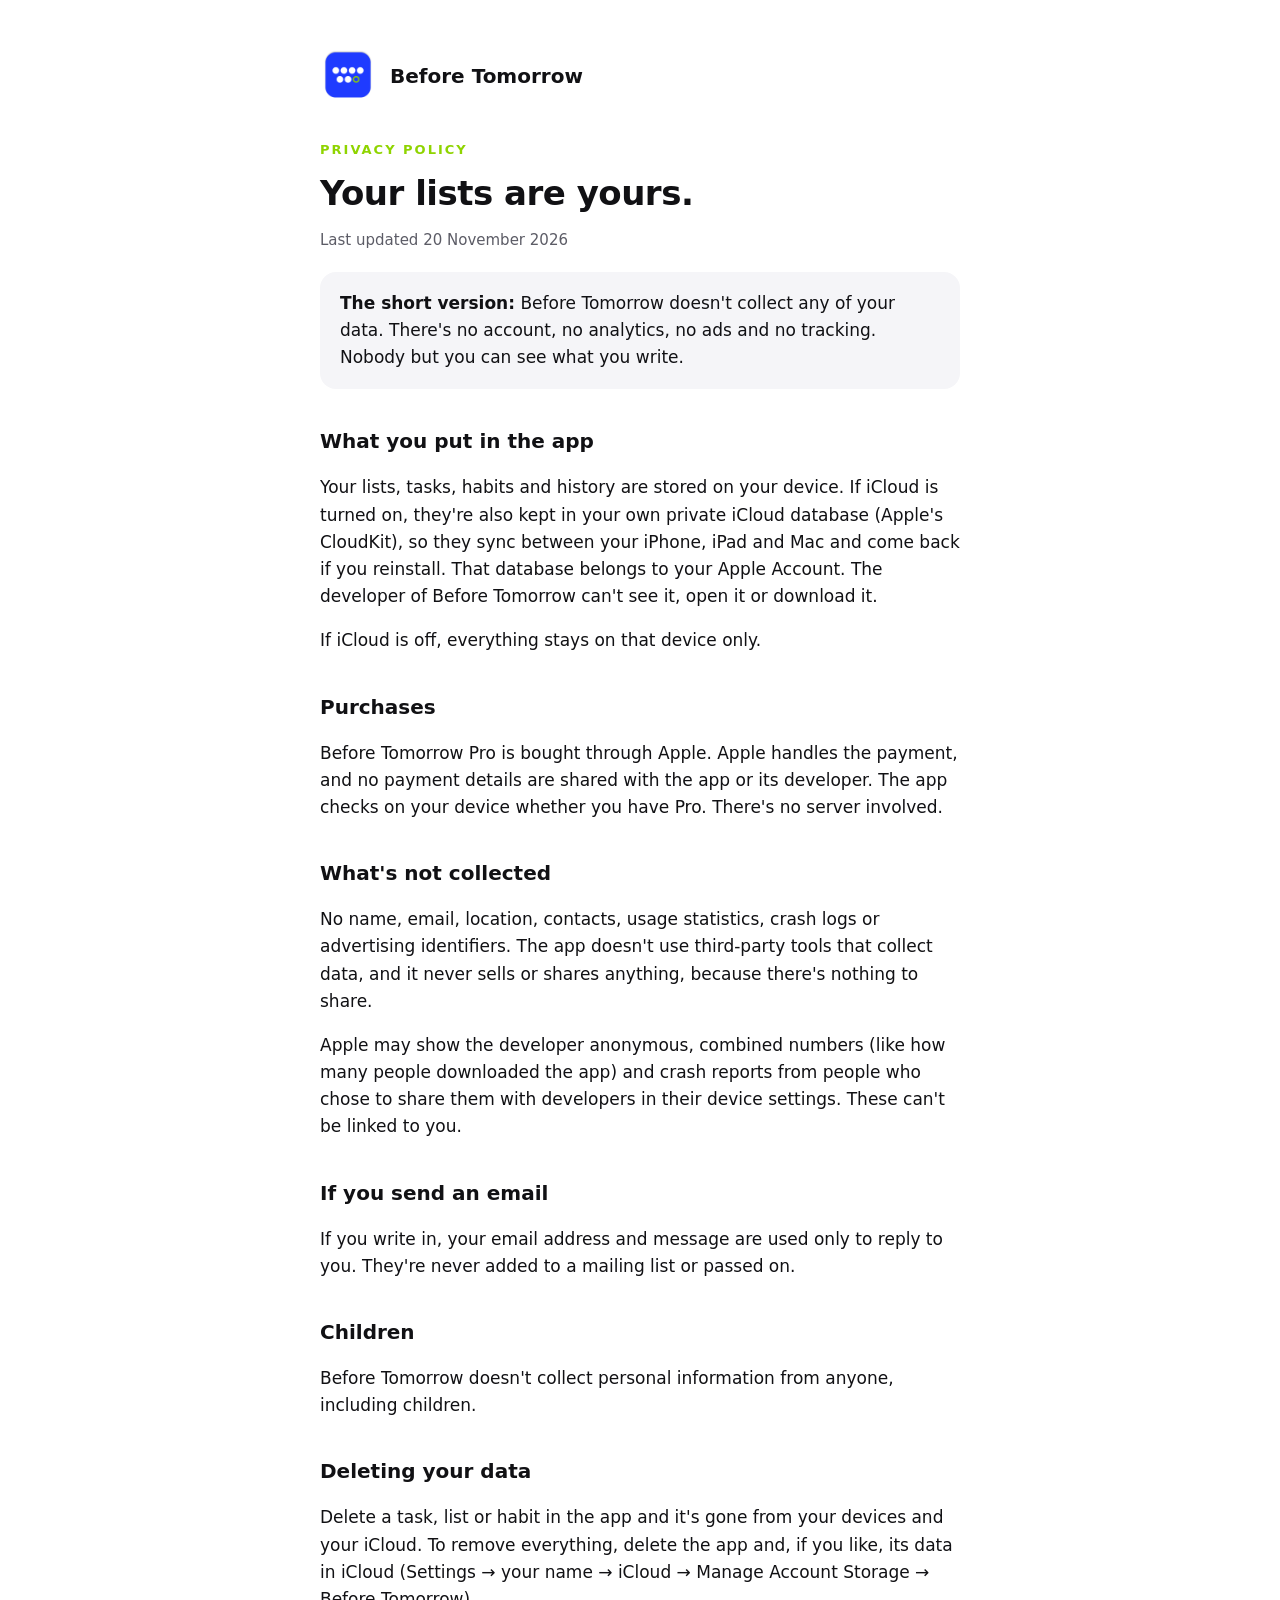
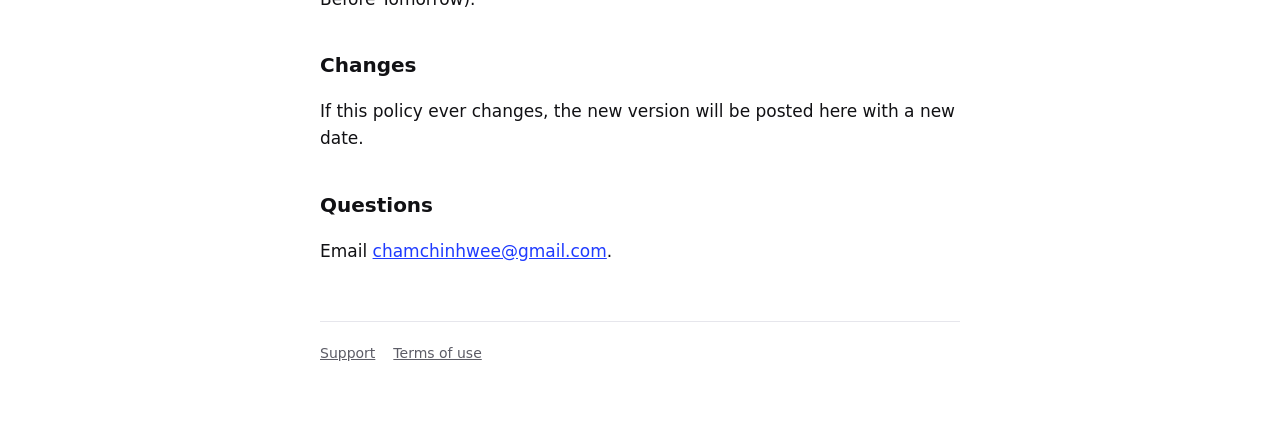
==== privacy.html @ fe4c4c01 "Support and privacy pages for Before Tomorrow Co-Authored-By: Claude Opus 5.5 <noreply@anthropic.com" ====
<!doctype html>
<html lang="en">
<head>
<meta charset="utf-8">
<meta name="viewport" content="width=device-width, initial-scale=1">
<title>Before Tomorrow · Privacy</title>
<meta name="description" content="Before Tomorrow doesn't collect your data. No account, no analytics, no ads.">
<link rel="icon" href="icon.png">
<link rel="stylesheet" href="style.css">
</head>
<body>
<main>
  <header><img src="icon.png" alt=""><a href="./">Before Tomorrow</a></header>

  <p class="label">Privacy policy</p>
  <h1>Your lists are yours.</h1>
  <p class="muted">Last updated 20 November 2026</p>

  <div class="card">
    <strong>The short version:</strong> Before Tomorrow doesn't collect any of your data. There's no account, no analytics, no ads and no tracking. Nobody but you can see what you write.
  </div>

  <h2>What you put in the app</h2>
  <p>Your lists, tasks, habits and history are stored on your device. If iCloud is turned on, they're also kept in your own private iCloud database (Apple's CloudKit), so they sync between your iPhone, iPad and Mac and come back if you reinstall. That database belongs to your Apple Account. The developer of Before Tomorrow can't see it, open it or download it.</p>
  <p>If iCloud is off, everything stays on that device only.</p>

  <h2>Purchases</h2>
  <p>Before Tomorrow Pro is bought through Apple. Apple handles the payment, and no payment details are shared with the app or its developer. The app checks on your device whether you have Pro. There's no server involved.</p>

  <h2>What's not collected</h2>
  <p>No name, email, location, contacts, usage statistics, crash logs or advertising identifiers. The app doesn't use third-party tools that collect data, and it never sells or shares anything, because there's nothing to share.</p>
  <p>Apple may show the developer anonymous, combined numbers (like how many people downloaded the app) and crash reports from people who chose to share them with developers in their device settings. These can't be linked to you.</p>

  <h2>If you send an email</h2>
  <p>If you write in, your email address and message are used only to reply to you. They're never added to a mailing list or passed on.</p>

  <h2>Children</h2>
  <p>Before Tomorrow doesn't collect personal information from anyone, including children.</p>

  <h2>Deleting your data</h2>
  <p>Delete a task, list or habit in the app and it's gone from your devices and your iCloud. To remove everything, delete the app and, if you like, its data in iCloud (Settings → your name → iCloud → Manage Account Storage → Before Tomorrow).</p>

  <h2>Changes</h2>
  <p>If this policy ever changes, the new version will be posted here with a new date.</p>

  <h2>Questions</h2>
  <p>Email <a href="mailto:chamchinhwee@gmail.com?subject=Before%20Tomorrow%20privacy">chamchinhwee@gmail.com</a>.</p>

  <footer>
    <a href="./">Support</a>
    <a href="https://www.apple.com/legal/internet-services/itunes/dev/stdeula/">Terms of use</a>
  </footer>
</main>
</body>
</html>
---- style.css ----
:root { --bg: #ffffff; --text: #111114; --muted: #5c5c66; --line: #e6e6ec; --brand: #1F3BFF; --lime: #8FD400; --card: #f5f5f8; }
@media (prefers-color-scheme: dark) { :root { --bg: #111114; --text: #f2f2f5; --muted: #a0a0aa; --line: #2a2a30; --brand: #7d8dff; --card: #1c1c20; } }
* { box-sizing: border-box; }
body { margin: 0; background: var(--bg); color: var(--text); font: 17px/1.6 -apple-system, BlinkMacSystemFont, "SF Pro Text", system-ui, sans-serif; }
main { max-width: 680px; margin: 0 auto; padding: 48px 20px 80px; }
header { display: flex; align-items: center; gap: 14px; margin-bottom: 36px; }
header img { width: 56px; height: 56px; border-radius: 13px; }
header a { color: var(--text); text-decoration: none; font-weight: 700; font-size: 20px; }
h1 { font-size: 34px; line-height: 1.15; margin: 0 0 8px; letter-spacing: -0.5px; }
h2 { font-size: 20px; margin: 36px 0 8px; }
p, li { color: var(--text); }
.muted { color: var(--muted); font-size: 15px; }
a { color: var(--brand); }
.card { background: var(--card); border-radius: 16px; padding: 18px 20px; margin: 20px 0; }
.label { color: var(--lime); font-weight: 700; letter-spacing: 2px; font-size: 13px; text-transform: uppercase; }
footer { margin-top: 56px; padding-top: 20px; border-top: 1px solid var(--line); font-size: 14px; color: var(--muted); display: flex; gap: 18px; flex-wrap: wrap; }
footer a { color: var(--muted); }
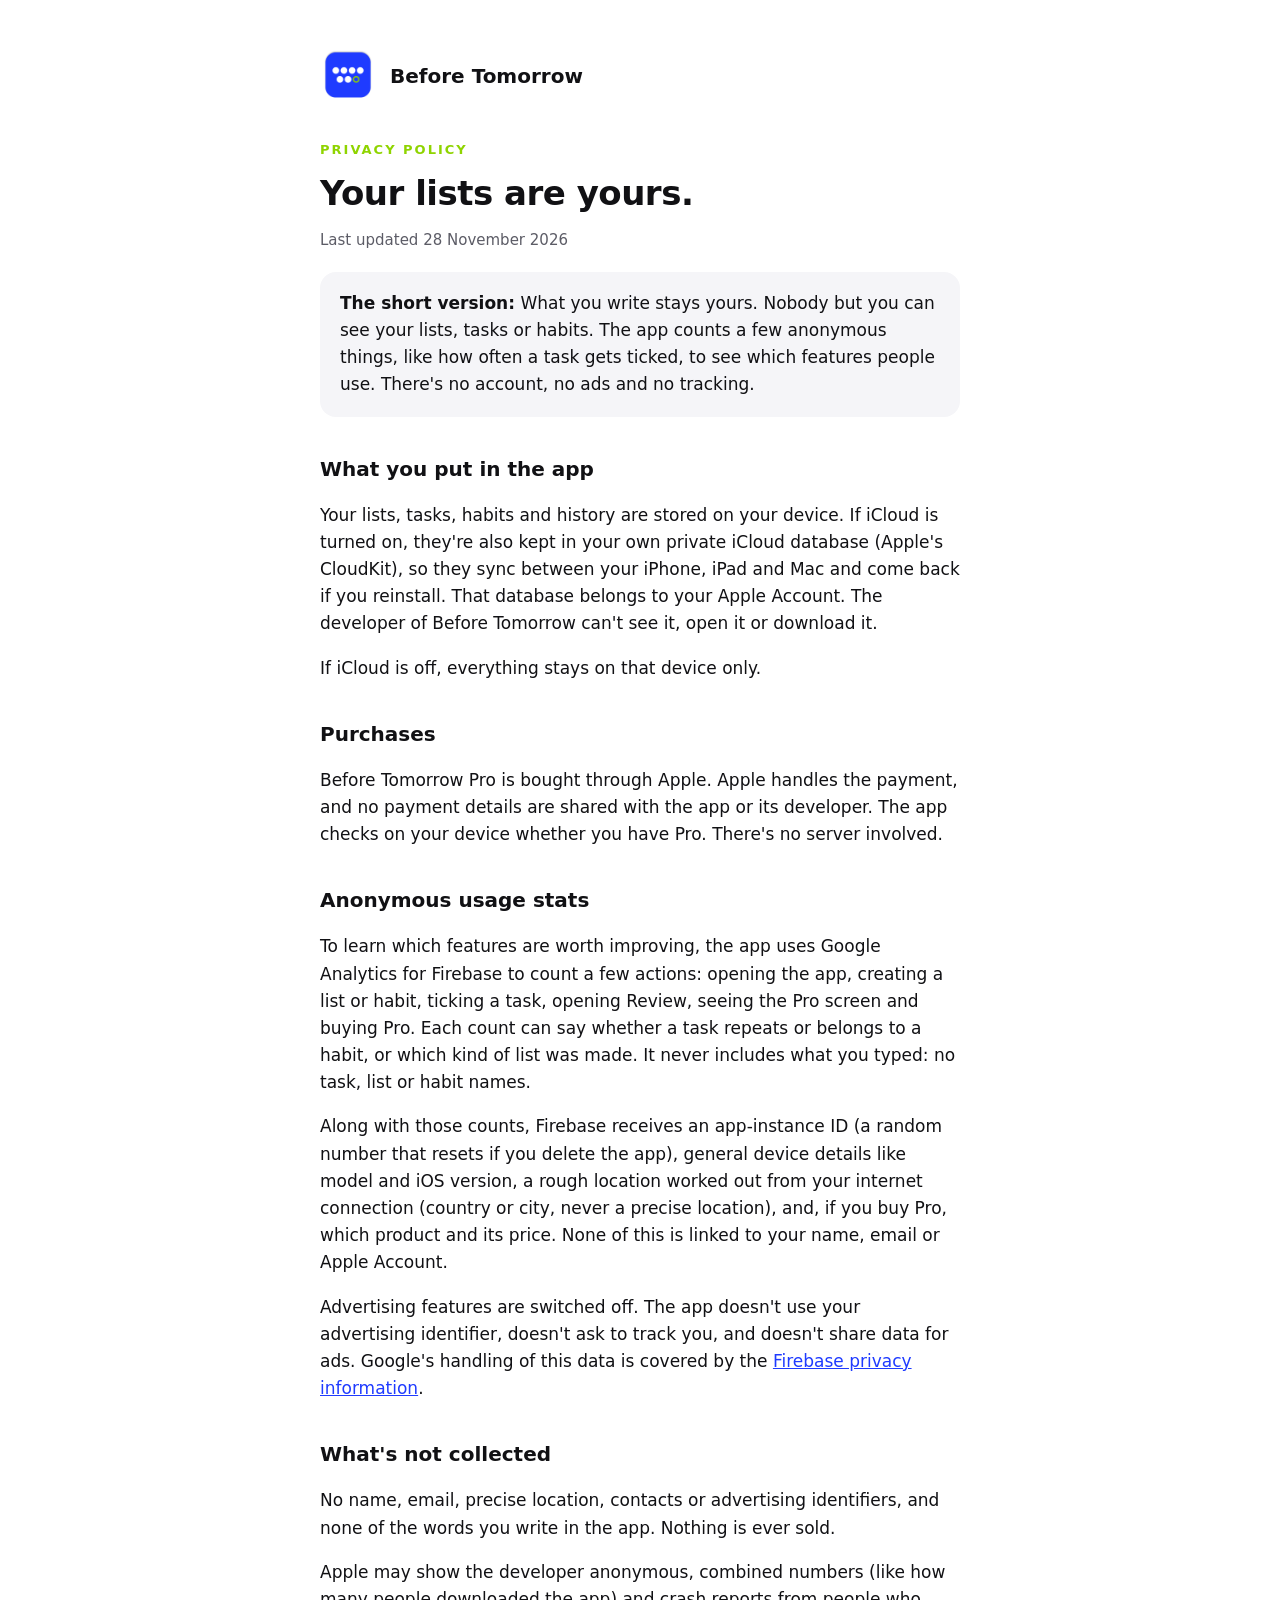
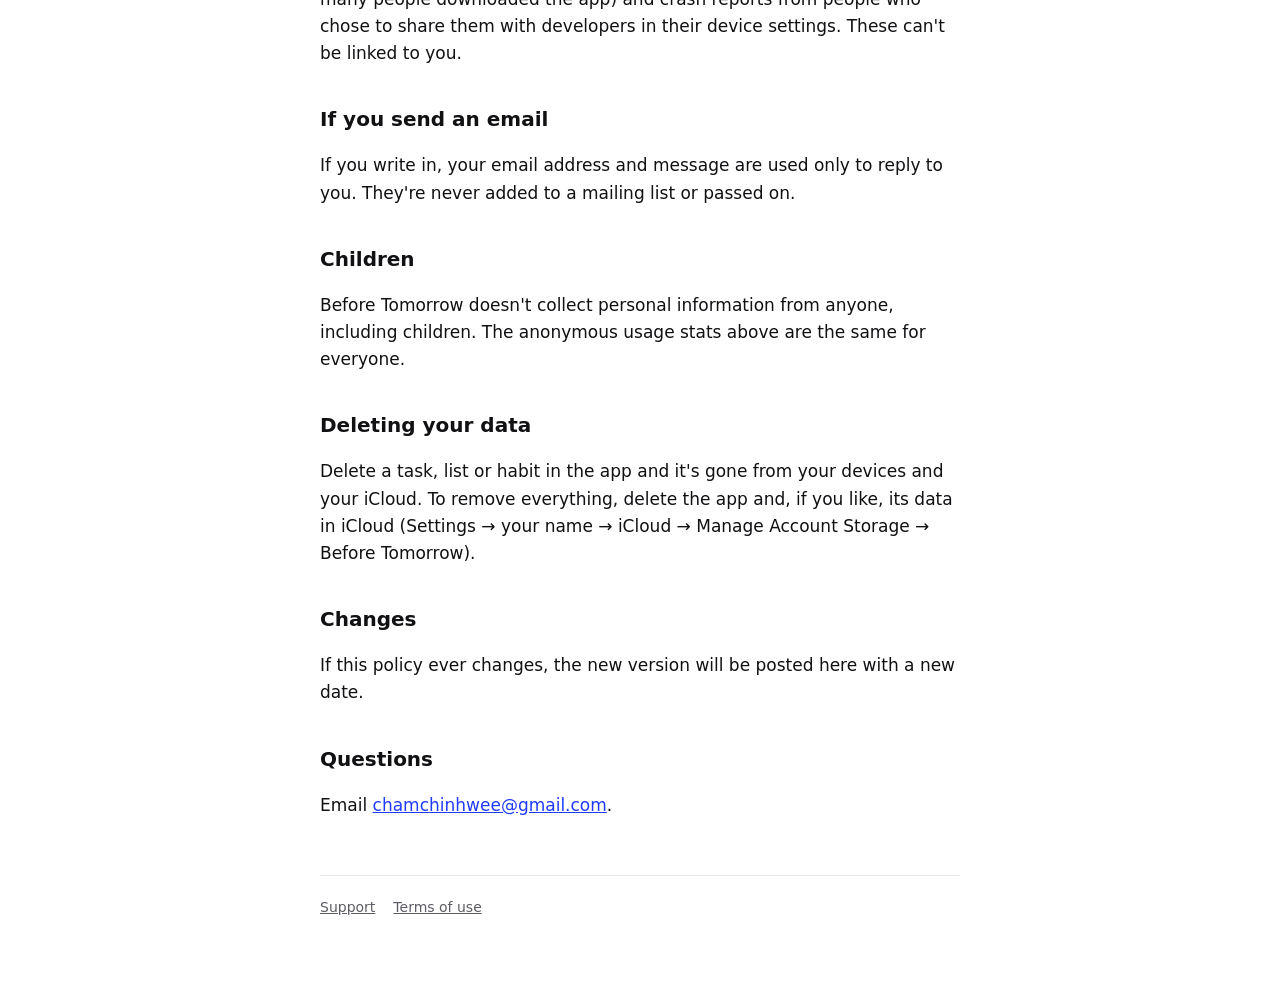
==== commit 5acbe4bb: "Privacy policy: anonymous usage stats with Firebase Analytics Co-Authored-By: Claude Opus 5.5 <norep" ====
--- a/privacy.html
+++ b/privacy.html
@@ -5,7 +5,8 @@
 <meta name="viewport" content="width=device-width, initial-scale=1">
 <title>Before Tomorrow · Privacy</title>
 <meta name="description" content="Before Tomorrow doesn't collect your data. No account, no analytics, no ads.">
-<link rel="icon" href="icon.png">
+<link rel="icon" type="image/png" sizes="32x32" href="favicon-32.png">
+<link rel="apple-touch-icon" href="apple-touch-icon.png">
 <link rel="stylesheet" href="style.css">
 </head>
 <body>
@@ -14,10 +15,10 @@
 
   <p class="label">Privacy policy</p>
   <h1>Your lists are yours.</h1>
-  <p class="muted">Last updated 20 November 2026</p>
+  <p class="muted">Last updated 28 November 2026</p>
 
   <div class="card">
-    <strong>The short version:</strong> Before Tomorrow doesn't collect any of your data. There's no account, no analytics, no ads and no tracking. Nobody but you can see what you write.
+    <strong>The short version:</strong> What you write stays yours. Nobody but you can see your lists, tasks or habits. The app counts a few anonymous things, like how often a task gets ticked, to see which features people use. There's no account, no ads and no tracking.
   </div>
 
   <h2>What you put in the app</h2>
@@ -27,15 +28,20 @@
   <h2>Purchases</h2>
   <p>Before Tomorrow Pro is bought through Apple. Apple handles the payment, and no payment details are shared with the app or its developer. The app checks on your device whether you have Pro. There's no server involved.</p>
 
+  <h2>Anonymous usage stats</h2>
+  <p>To learn which features are worth improving, the app uses Google Analytics for Firebase to count a few actions: opening the app, creating a list or habit, ticking a task, opening Review, seeing the Pro screen and buying Pro. Each count can say whether a task repeats or belongs to a habit, or which kind of list was made. It never includes what you typed: no task, list or habit names.</p>
+  <p>Along with those counts, Firebase receives an app-instance ID (a random number that resets if you delete the app), general device details like model and iOS version, a rough location worked out from your internet connection (country or city, never a precise location), and, if you buy Pro, which product and its price. None of this is linked to your name, email or Apple Account.</p>
+  <p>Advertising features are switched off. The app doesn't use your advertising identifier, doesn't ask to track you, and doesn't share data for ads. Google's handling of this data is covered by the <a href="https://firebase.google.com/support/privacy">Firebase privacy information</a>.</p>
+
   <h2>What's not collected</h2>
-  <p>No name, email, location, contacts, usage statistics, crash logs or advertising identifiers. The app doesn't use third-party tools that collect data, and it never sells or shares anything, because there's nothing to share.</p>
+  <p>No name, email, precise location, contacts or advertising identifiers, and none of the words you write in the app. Nothing is ever sold.</p>
   <p>Apple may show the developer anonymous, combined numbers (like how many people downloaded the app) and crash reports from people who chose to share them with developers in their device settings. These can't be linked to you.</p>
 
   <h2>If you send an email</h2>
   <p>If you write in, your email address and message are used only to reply to you. They're never added to a mailing list or passed on.</p>
 
   <h2>Children</h2>
-  <p>Before Tomorrow doesn't collect personal information from anyone, including children.</p>
+  <p>Before Tomorrow doesn't collect personal information from anyone, including children. The anonymous usage stats above are the same for everyone.</p>
 
   <h2>Deleting your data</h2>
   <p>Delete a task, list or habit in the app and it's gone from your devices and your iCloud. To remove everything, delete the app and, if you like, its data in iCloud (Settings → your name → iCloud → Manage Account Storage → Before Tomorrow).</p>
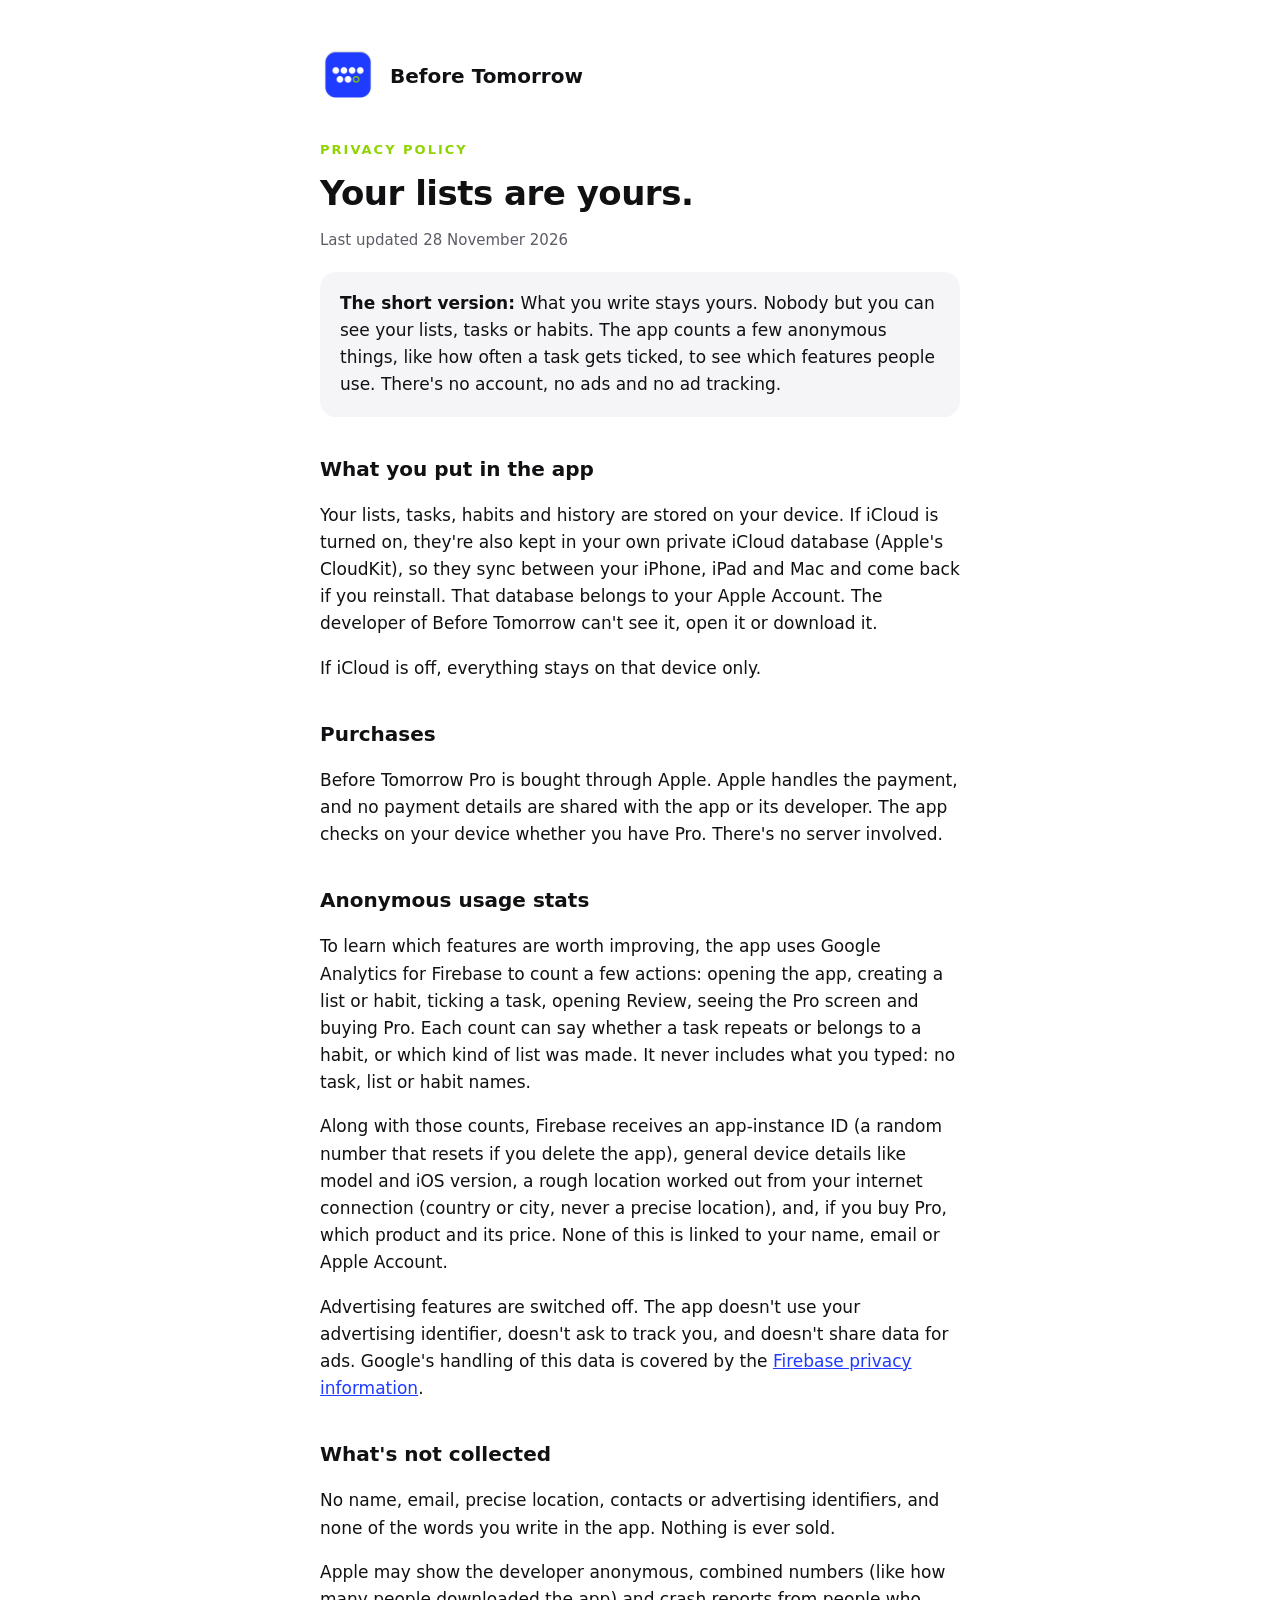
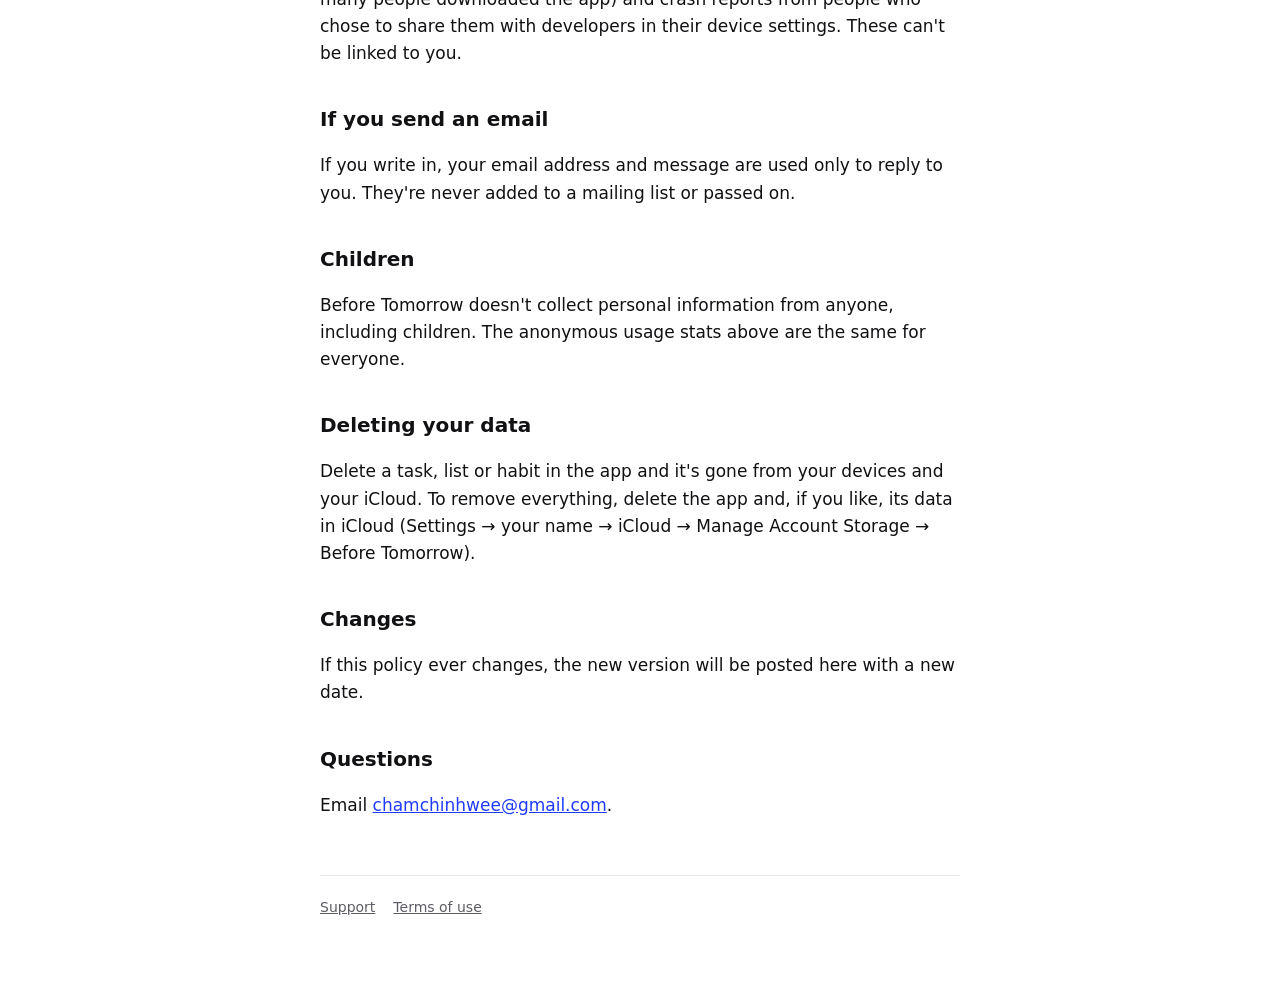
==== commit 891b9be4: "Say no ad tracking now that the app counts anonymous usage stats Co-Authored-By: Claude Opus 5.5 <no" ====
--- a/privacy.html
+++ b/privacy.html
@@ -4,7 +4,7 @@
 <meta charset="utf-8">
 <meta name="viewport" content="width=device-width, initial-scale=1">
 <title>Before Tomorrow · Privacy</title>
-<meta name="description" content="Before Tomorrow doesn't collect your data. No account, no analytics, no ads.">
+<meta name="description" content="What you write in Before Tomorrow stays yours. No account, no ads, only anonymous usage stats.">
 <link rel="icon" type="image/png" sizes="32x32" href="favicon-32.png">
 <link rel="apple-touch-icon" href="apple-touch-icon.png">
 <link rel="stylesheet" href="style.css">
@@ -18,7 +18,7 @@
   <p class="muted">Last updated 28 November 2026</p>
 
   <div class="card">
-    <strong>The short version:</strong> What you write stays yours. Nobody but you can see your lists, tasks or habits. The app counts a few anonymous things, like how often a task gets ticked, to see which features people use. There's no account, no ads and no tracking.
+    <strong>The short version:</strong> What you write stays yours. Nobody but you can see your lists, tasks or habits. The app counts a few anonymous things, like how often a task gets ticked, to see which features people use. There's no account, no ads and no ad tracking.
   </div>
 
   <h2>What you put in the app</h2>
